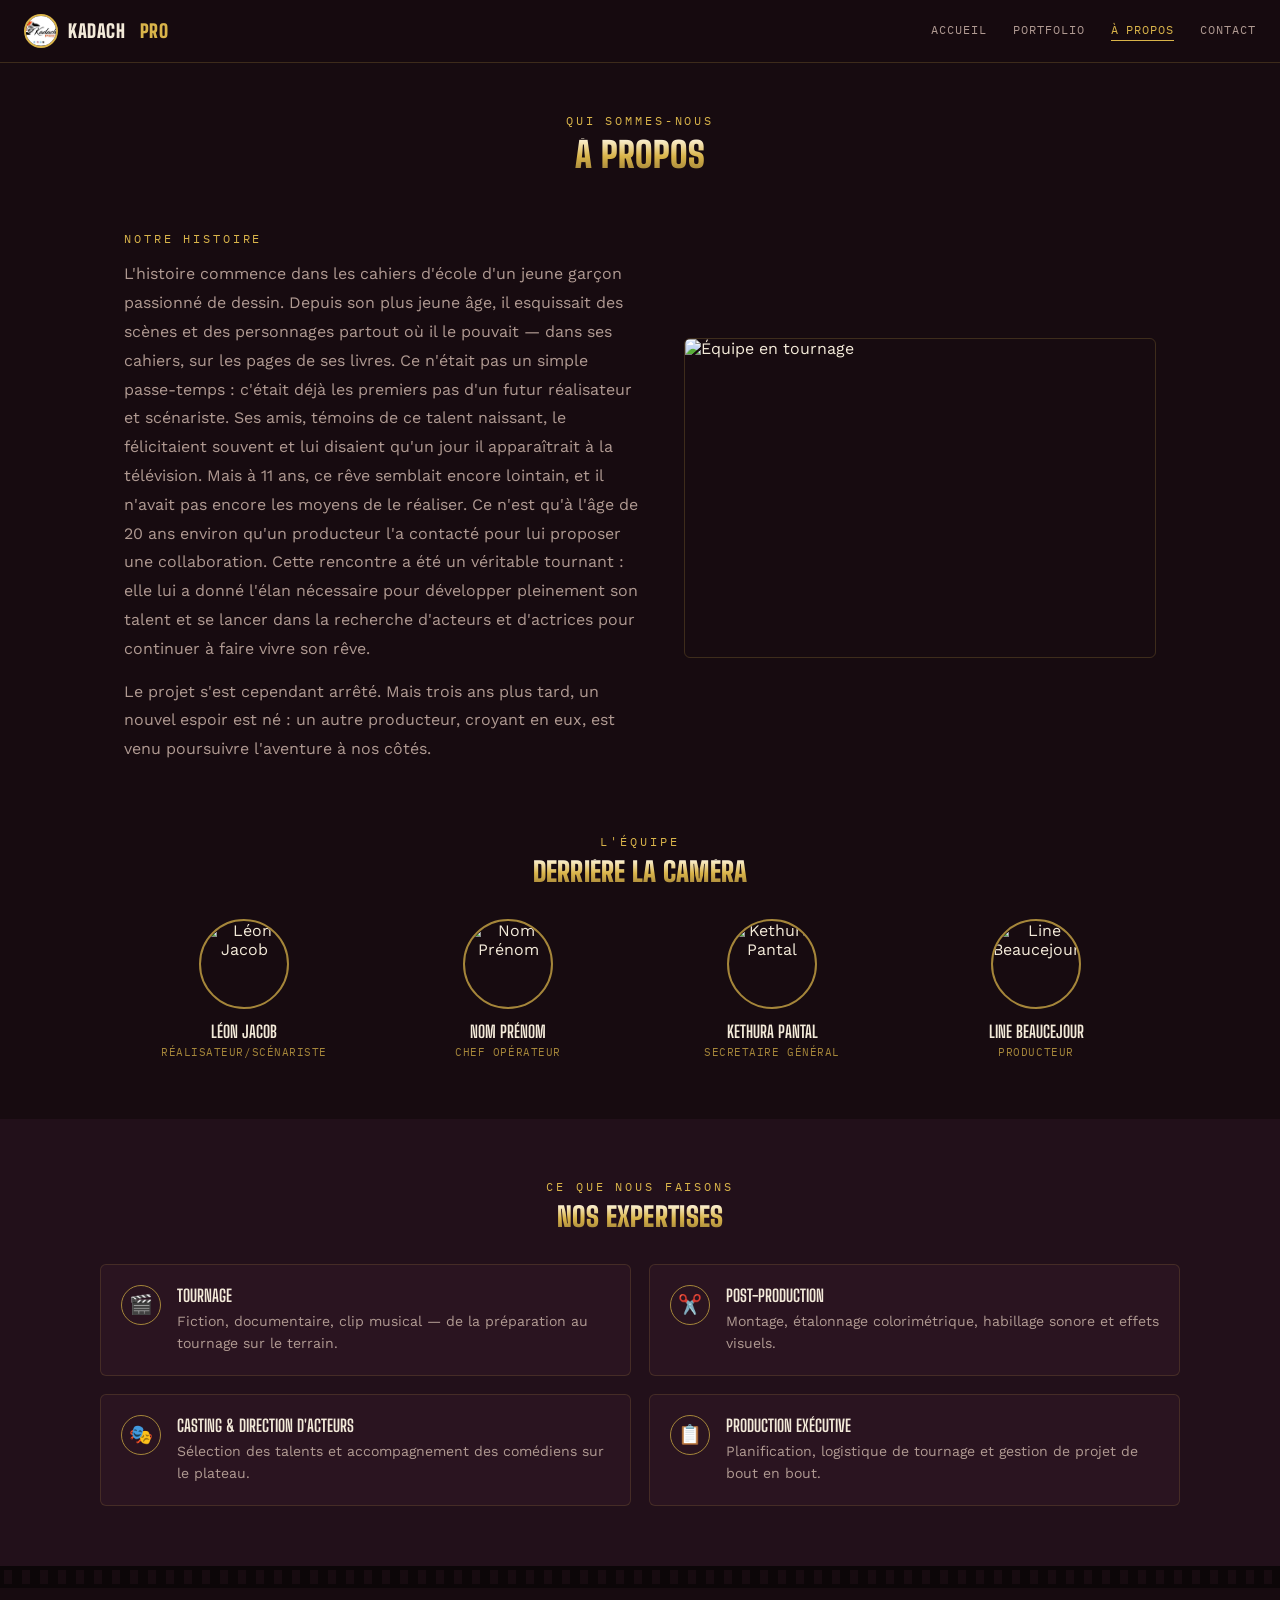
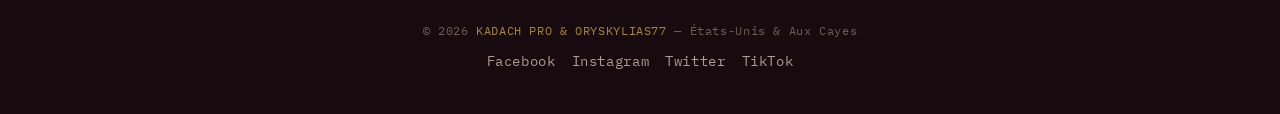
==== a-propos.html @ 1d978c2c "Update team members in a-propos.html" ====
<!DOCTYPE html>
<html lang="fr">
<head>
<meta charset="UTF-8">
<meta name="viewport" content="width=device-width, initial-scale=1.0">
<title>À propos — Kadach Pro & Oryskylias77</title>
<link rel="stylesheet" href="style.css">
<style>
  .page-head { text-align: center; padding: 50px 24px 10px; }
  .page-head p { color: var(--muted); max-width: 480px; margin: 10px auto 0; }

  .story-row {
    max-width: 1080px; margin: 0 auto;
    display: grid; grid-template-columns: 1.1fr 1fr; gap: 40px;
    padding: 50px 24px; align-items: center;
  }
  @media (max-width: 760px) { .story-row { grid-template-columns: 1fr; } }
  .story-row p { color: var(--muted); line-height: 1.8; margin-top: 14px; }
  .story-photo { border-radius: 6px; overflow: hidden; height: 320px; border: 1px solid rgba(217,180,74,0.2); }
  .story-photo img { width: 100%; height: 100%; object-fit: cover; }

  .team-section { max-width: 1080px; margin: 0 auto; padding: 20px 24px 60px; }
  .team-section .sec-title { text-align: center; margin-bottom: 34px; }
  .team-grid { display: grid; grid-template-columns: repeat(4, 1fr); gap: 24px; }
  @media (max-width: 760px) { .team-grid { grid-template-columns: repeat(2, 1fr); } }
  .team-card { text-align: center; }
  .avatar { width: 90px; height: 90px; border-radius: 50%; margin: 0 auto 12px; overflow: hidden; border: 2px solid var(--gold-dim); }
  .avatar img { width: 100%; height: 100%; object-fit: cover; }
  .team-name { font-family: 'Big Shoulders Display', sans-serif; font-weight: 700; font-size: 1.05em; text-transform: uppercase; color: var(--ivory); }
  .team-role { font-family: 'IBM Plex Mono', monospace; font-size: 0.68em; color: var(--gold-dim); text-transform: uppercase; letter-spacing: 0.05em; margin-top: 3px; }

  .expertise-section { background: var(--bg-2); padding: 60px 24px; }
  .expertise-grid { max-width: 1080px; margin: 0 auto; display: grid; grid-template-columns: repeat(2, 1fr); gap: 18px; }
  @media (max-width: 700px) { .expertise-grid { grid-template-columns: 1fr; } }
  .expertise-item {
    display: flex; gap: 16px; align-items: flex-start;
    background: var(--card); border: 1px solid rgba(217,180,74,0.15); border-radius: 6px; padding: 20px;
  }
  .expertise-icon {
    width: 40px; height: 40px; flex-shrink: 0; border-radius: 50%;
    border: 1px solid var(--gold-dim); display: flex; align-items: center; justify-content: center;
    color: var(--gold); font-size: 1.2em;
  }
  .expertise-item h4 { font-family: 'Big Shoulders Display', sans-serif; text-transform: uppercase; color: var(--ivory); font-size: 1.05em; margin-bottom: 4px; }
  .expertise-item p { color: var(--muted); font-size: 0.88em; line-height: 1.6; }
</style>
</head>
<body>

<nav class="topnav">
  <a href="index.html" class="brand">
    <img src="[data-uri]" alt="Kadach Pro">
    Kadach<span class="pro">&nbsp;Pro</span>
  </a>
  <button class="nav-toggle" id="navToggle">☰</button>
  <div class="links" id="navLinks">
    <a href="index.html">Accueil</a>
    <a href="portfolio.html">Portfolio</a>
    <a href="a-propos.html" class="active">À propos</a>
    <a href="contact.html">Contact</a>
  </div>
</nav>

<div class="page-head">
  <div class="eyebrow">Qui sommes-nous</div>
  <h1 class="marquee" style="font-size:2.2em;">À propos</h1>
</div>

<div class="story-row">
  <div>
    <div class="eyebrow" style="margin-bottom:14px;">Notre histoire</div>
    <p> L'histoire commence dans les cahiers d'école d'un jeune garçon passionné de dessin. Depuis son plus jeune âge, il esquissait des scènes et des personnages partout où il le pouvait — dans ses cahiers, sur les pages de ses livres. Ce n'était pas un simple passe-temps : c'était déjà les premiers pas d'un futur réalisateur et scénariste.

Ses amis, témoins de ce talent naissant, le félicitaient souvent et lui disaient qu'un jour il apparaîtrait à la télévision. Mais à 11 ans, ce rêve semblait encore lointain, et il n'avait pas encore les moyens de le réaliser.

Ce n'est qu'à l'âge de 20 ans environ qu'un producteur l'a contacté pour lui proposer une collaboration. Cette rencontre a été un véritable tournant : elle lui a donné l'élan nécessaire pour développer pleinement son talent et se lancer dans la recherche d'acteurs et d'actrices pour continuer à faire vivre son rêve. </p>
    <p> Le projet s'est cependant arrêté. Mais trois ans plus tard, un nouvel espoir est né : un autre producteur, croyant en eux, est venu poursuivre l'aventure à nos côtés. </p>
  </div>
  <div class="story-photo">
    <img src="https://images.unsplash.com/photo-1478720568477-152d9b164e26?w=700&q=60" alt="Équipe en tournage">
  </div>
</div>

<div class="team-section">
  <div class="sec-title">
    <div class="eyebrow">L'équipe</div>
    <h2 class="marquee" style="font-size:1.7em;">Derrière la caméra</h2>
  </div>
  <div class="team-grid" id="teamGrid"></div>
</div>

<section class="expertise-section">
  <div class="sec-title" style="text-align:center; margin-bottom:34px;">
    <div class="eyebrow">Ce que nous faisons</div>
    <h2 class="marquee" style="font-size:1.7em;">Nos expertises</h2>
  </div>
  <div class="expertise-grid">
    <div class="expertise-item">
      <div class="expertise-icon">🎬</div>
      <div><h4>Tournage</h4><p>Fiction, documentaire, clip musical — de la préparation au tournage sur le terrain.</p></div>
    </div>
    <div class="expertise-item">
      <div class="expertise-icon">✂️</div>
      <div><h4>Post-production</h4><p>Montage, étalonnage colorimétrique, habillage sonore et effets visuels.</p></div>
    </div>
    <div class="expertise-item">
      <div class="expertise-icon">🎭</div>
      <div><h4>Casting & direction d'acteurs</h4><p>Sélection des talents et accompagnement des comédiens sur le plateau.</p></div>
    </div>
    <div class="expertise-item">
      <div class="expertise-icon">📋</div>
      <div><h4>Production exécutive</h4><p>Planification, logistique de tournage et gestion de projet de bout en bout.</p></div>
    </div>
  </div>
</section>

<div class="filmstrip"></div>

<footer class="credits">
  © 2026 <span class="prod-names">KADACH PRO &amp; ORYSKYLIAS77</span> — États-Unis & Aux Cayes
  <div class="social">
    <a href="#">Facebook</a><a href="#">Instagram</a><a href="#">Twitter</a><a href="#">TikTok</a>
  </div>
</footer>

<script>
  const navToggle = document.getElementById('navToggle');
  const navLinks = document.getElementById('navLinks');
  navToggle.addEventListener('click', () => navLinks.classList.toggle('open'));

  // Remplacez par les vrais membres de l'équipe
  const team = [
    { name: 'Léon Jacob', role: 'Réalisateur/Scénariste',img: 'https://i.postimg.cc/tgkKGhsy/IMG-20260721-WA0013.jpg' },
    { name: 'Nom Prénom', role: 'Chef opérateur', img: 'https://images.unsplash.com/photo-1519085360753-af0119f7cbe7?w=200&q=60' },
    { name: 'Kethura Pantal', role: 'Secretaire général', img: 'https://images.unsplash.com/photo-1531123897727-8f129e1688ce?w=200&q=60' },
    { name: 'Line Beaucejour', role: 'Producteur', img: 'https://images.unsplash.com/photo-1544005313-94ddf0286df2?w=200&q=60' }
  ];
  document.getElementById('teamGrid').innerHTML = team.map(m => `
    <div class="team-card">
      <div class="avatar"><img src="${m.img}" alt="${m.name}"></div>
      <div class="team-name">${m.name}</div>
      <div class="team-role">${m.role}</div>
    </div>
  `).join('');
</script>
</body>
</html>
---- style.css ----
@import url('https://fonts.googleapis.com/css2?family=Big+Shoulders+Display:wght@600;700;900&family=IBM+Plex+Mono:wght@400;500;600&family=Work+Sans:wght@400;500;600;700&display=swap');

:root{
  --bg: #170b10;
  --bg-2: #22101a;
  --card: #2a1420;
  --curtain: #7d1f3a;
  --gold: #d9b44a;
  --gold-dim: #a5863a;
  --ivory: #f3ead9;
  --muted: #b09a92;
  --film-black: #0c0608;
}
* { box-sizing: border-box; margin: 0; padding: 0; }
html { scroll-behavior: smooth; }
body {
  font-family: 'Work Sans', sans-serif;
  background: var(--bg);
  color: var(--ivory);
  min-height: 100vh;
  -webkit-font-smoothing: antialiased;
}
a { color: inherit; text-decoration: none; }

/* ===== Bande de film (séparateur signature) ===== */
.filmstrip {
  height: 22px;
  background: var(--film-black);
  position: relative;
  overflow: hidden;
}
.filmstrip::before, .filmstrip::after {
  content: '';
  position: absolute;
  top: 4px; left: 0; right: 0; height: 14px;
  background-image: repeating-linear-gradient(90deg, transparent 0 4px, var(--bg) 4px 12px, transparent 12px 18px);
}
.filmstrip::after { top: auto; bottom: 4px; }

/* ===== Navigation ===== */
nav.topnav {
  position: sticky; top: 0; z-index: 50;
  display: flex; align-items: center; justify-content: space-between;
  padding: 14px 24px;
  background: rgba(23,11,16,0.9);
  backdrop-filter: blur(8px);
  border-bottom: 1px solid rgba(217,180,74,0.2);
}
nav.topnav .brand {
  display: flex; align-items: center; gap: 10px;
  font-family: 'Big Shoulders Display', sans-serif;
  font-weight: 900;
  letter-spacing: 0.03em;
  font-size: 1.15em;
  color: var(--ivory);
  text-transform: uppercase;
}
nav.topnav .brand img { width: 34px; height: 34px; border-radius: 50%; border: 2px solid var(--gold); }
nav.topnav .brand span.pro { color: var(--gold); }
nav.topnav .links { display: flex; gap: 26px; }
nav.topnav .links a {
  font-family: 'IBM Plex Mono', monospace;
  font-size: 0.75em;
  letter-spacing: 0.08em;
  text-transform: uppercase;
  color: var(--muted);
  padding-bottom: 3px;
  border-bottom: 1px solid transparent;
  transition: color 0.2s, border-color 0.2s;
}
nav.topnav .links a:hover, nav.topnav .links a.active { color: var(--gold); border-color: var(--gold); }
.nav-toggle { display: none; background: none; border: 1px solid var(--gold-dim); color: var(--gold); padding: 7px 10px; border-radius: 4px; font-size: 1em; }

@media (max-width: 720px) {
  nav.topnav .links {
    position: absolute; top: 100%; left: 0; right: 0;
    flex-direction: column; gap: 0;
    background: var(--bg-2);
    border-bottom: 1px solid rgba(217,180,74,0.2);
    max-height: 0; overflow: hidden;
    transition: max-height 0.25s ease;
  }
  nav.topnav .links.open { max-height: 300px; }
  nav.topnav .links a { padding: 14px 24px; border-bottom: 1px solid rgba(255,255,255,0.05); }
  .nav-toggle { display: inline-block; }
}

/* ===== Eyebrow / titres marquee ===== */
.eyebrow {
  font-family: 'IBM Plex Mono', monospace;
  letter-spacing: 0.25em;
  font-size: 0.72em;
  color: var(--gold);
  text-transform: uppercase;
  margin-bottom: 10px;
}
h1.marquee, h2.marquee {
  font-family: 'Big Shoulders Display', sans-serif;
  font-weight: 900;
  line-height: 0.95;
  letter-spacing: 0.01em;
  text-transform: uppercase;
  background: linear-gradient(180deg, #fff6df 0%, var(--gold) 55%, var(--gold-dim) 100%);
  -webkit-background-clip: text;
  -webkit-text-fill-color: transparent;
}
h1.marquee { font-size: clamp(2.2em, 8vw, 3.2em); }
h2.marquee { font-size: clamp(1.6em, 5vw, 2.2em); }

.section { max-width: 1080px; margin: 0 auto; padding: 60px 24px; }
.section-tight { padding: 40px 24px; }

.btn {
  display: inline-flex; align-items: center; gap: 8px;
  padding: 14px 26px;
  border-radius: 5px;
  font-family: 'Big Shoulders Display', sans-serif;
  font-weight: 700;
  letter-spacing: 0.04em;
  text-transform: uppercase;
  font-size: 1.05em;
  cursor: pointer;
  border: none;
  transition: transform 0.15s ease, box-shadow 0.15s ease;
}
.btn-gold {
  background: linear-gradient(180deg, #ecc866, var(--gold-dim));
  color: #24140a;
  box-shadow: 0 6px 16px rgba(217,180,74,0.25);
}
.btn-gold:hover { transform: translateY(-1px); box-shadow: 0 8px 20px rgba(217,180,74,0.35); }
.btn-outline {
  background: transparent;
  color: var(--gold);
  border: 1px solid var(--gold-dim);
}
.btn-outline:hover { border-color: var(--gold); }

/* ===== Footer ===== */
footer.credits {
  text-align: center;
  padding: 34px 20px 44px;
  color: #6e5c55;
  font-size: 0.78em;
  font-family: 'IBM Plex Mono', monospace;
  letter-spacing: 0.05em;
}
footer.credits .prod-names { color: var(--gold-dim); }
footer.credits .social { margin-top: 14px; display: flex; justify-content: center; gap: 16px; }
footer.credits .social a { color: var(--muted); font-size: 1.1em; }
footer.credits .social a:hover { color: var(--gold); }

/* ===== Messages de formulaire ===== */
.msg {
  text-align: center;
  padding: 12px 14px;
  border-radius: 6px;
  margin-bottom: 18px;
  font-size: 0.88em;
  border: 1px solid;
}
.msg.success { background: rgba(217,180,74,0.12); border-color: var(--gold); color: var(--gold); }
.msg.error { background: rgba(215,80,80,0.12); border-color: #d75050; color: #e8a0a0; }

label {
  display: block;
  font-family: 'IBM Plex Mono', monospace;
  font-size: 0.72em;
  letter-spacing: 0.1em;
  text-transform: uppercase;
  color: var(--gold-dim);
  margin-bottom: 7px;
}
input, select, textarea {
  width: 100%;
  padding: 12px 13px;
  border-radius: 5px;
  border: 1px solid rgba(243,234,217,0.18);
  background: rgba(12,6,8,0.55);
  color: var(--ivory);
  font-family: 'Work Sans', sans-serif;
  font-size: 1em;
}
input::placeholder, textarea::placeholder { color: #7a6a63; }
input:focus, select:focus, textarea:focus {
  outline: none;
  border-color: var(--gold);
  box-shadow: 0 0 0 3px rgba(217,180,74,0.15);
}
textarea { resize: vertical; min-height: 90px; }
.field { margin-bottom: 18px; }
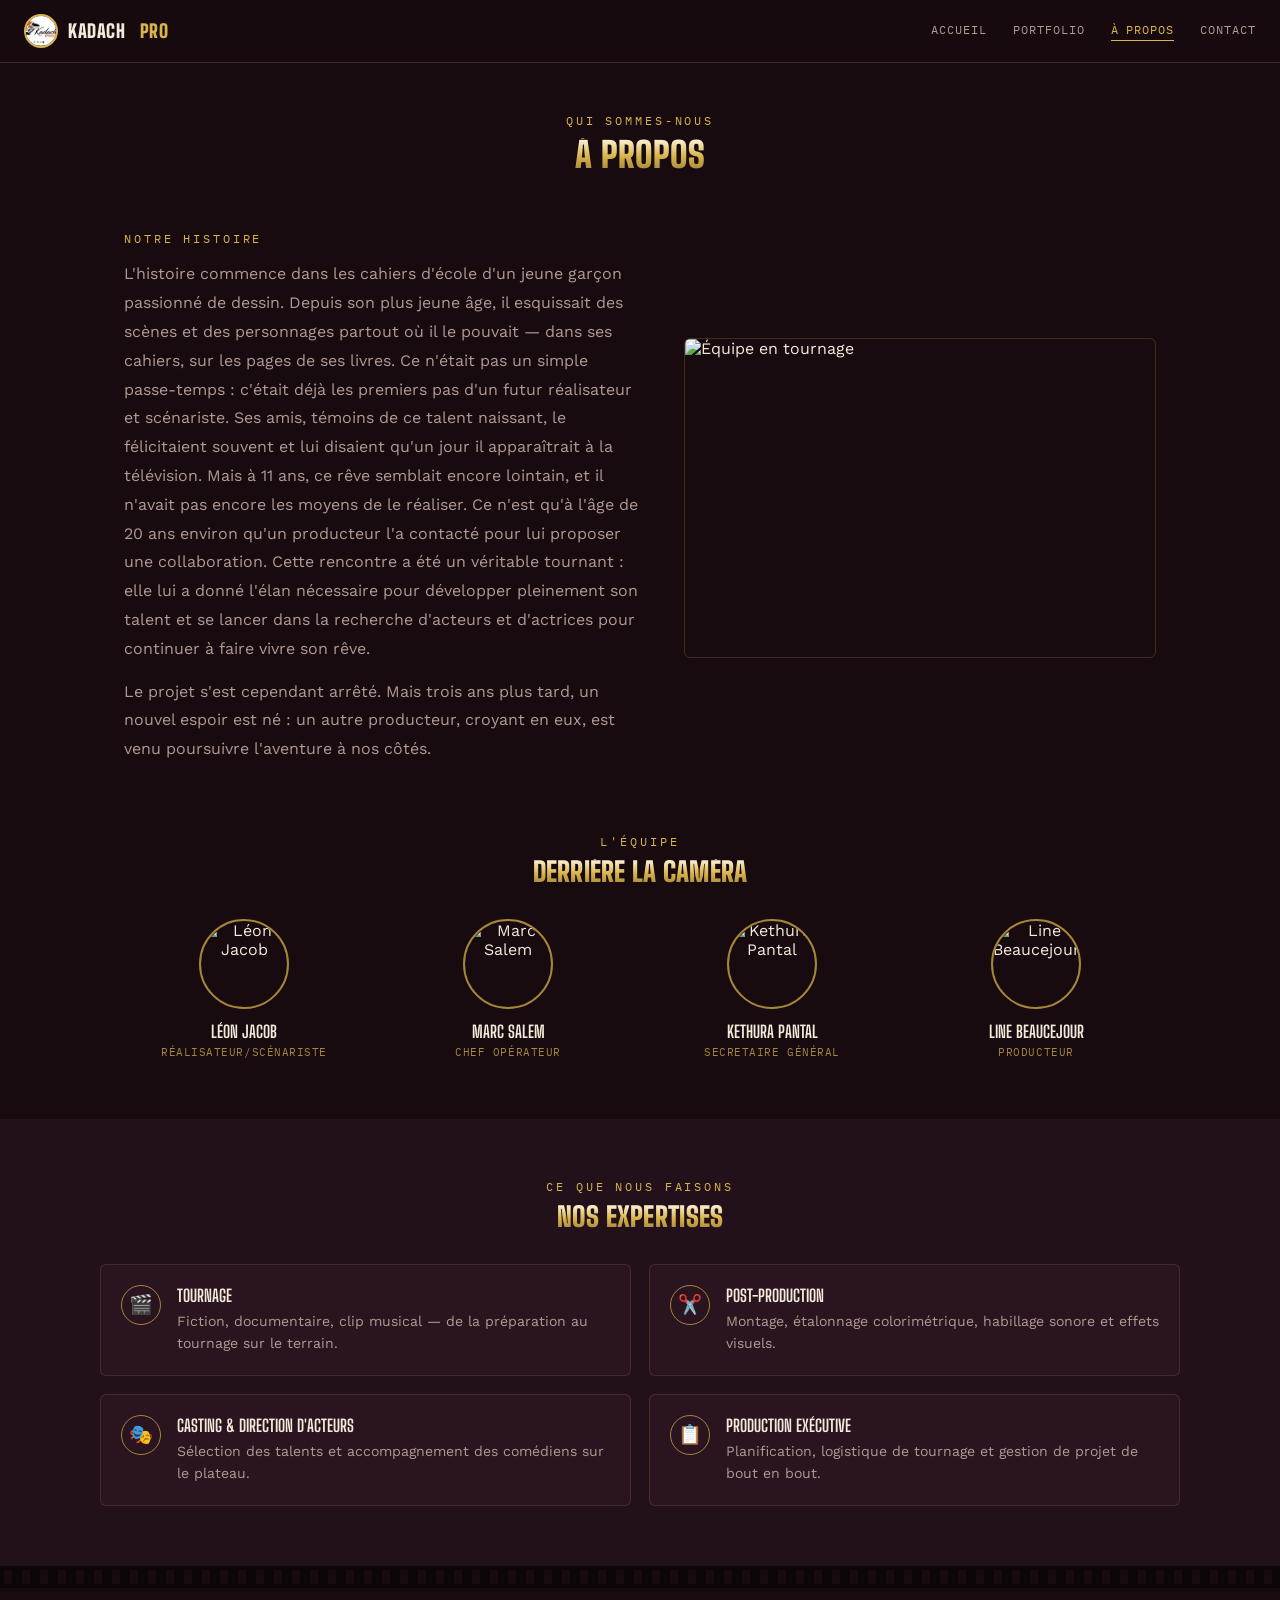
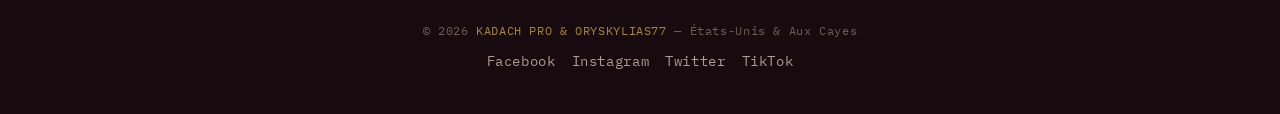
==== commit e9b75c57: "Update team member details in a-propos.html" ====
--- a/a-propos.html
+++ b/a-propos.html
@@ -130,9 +130,9 @@
 
   // Remplacez par les vrais membres de l'équipe
   const team = [
-    { name: 'Léon Jacob', role: 'Réalisateur/Scénariste',img: 'https://i.postimg.cc/tgkKGhsy/IMG-20260721-WA0013.jpg' },
-    { name: 'Nom Prénom', role: 'Chef opérateur', img: 'https://images.unsplash.com/photo-1519085360753-af0119f7cbe7?w=200&q=60' },
-    { name: 'Kethura Pantal', role: 'Secretaire général', img: 'https://images.unsplash.com/photo-1531123897727-8f129e1688ce?w=200&q=60' },
+    { name: 'Léon Jacob', role: 'Réalisateur/Scénariste',img: 'https://i.postimg.cc/02fpPGTX/1000000917-removebg-preview.png' },
+    { name: 'Marc Salem', role: 'Chef opérateur', img: 'https://images.unsplash.com/photo-1519085360753-af0119f7cbe7?w=200&q=60' },
+    { name: 'Kethura Pantal', role: 'Secretaire général', img: 'https://i.postimg.cc/gJWQNT58/IMG-20260722-WA0001.jpg' },
     { name: 'Line Beaucejour', role: 'Producteur', img: 'https://images.unsplash.com/photo-1544005313-94ddf0286df2?w=200&q=60' }
   ];
   document.getElementById('teamGrid').innerHTML = team.map(m => `
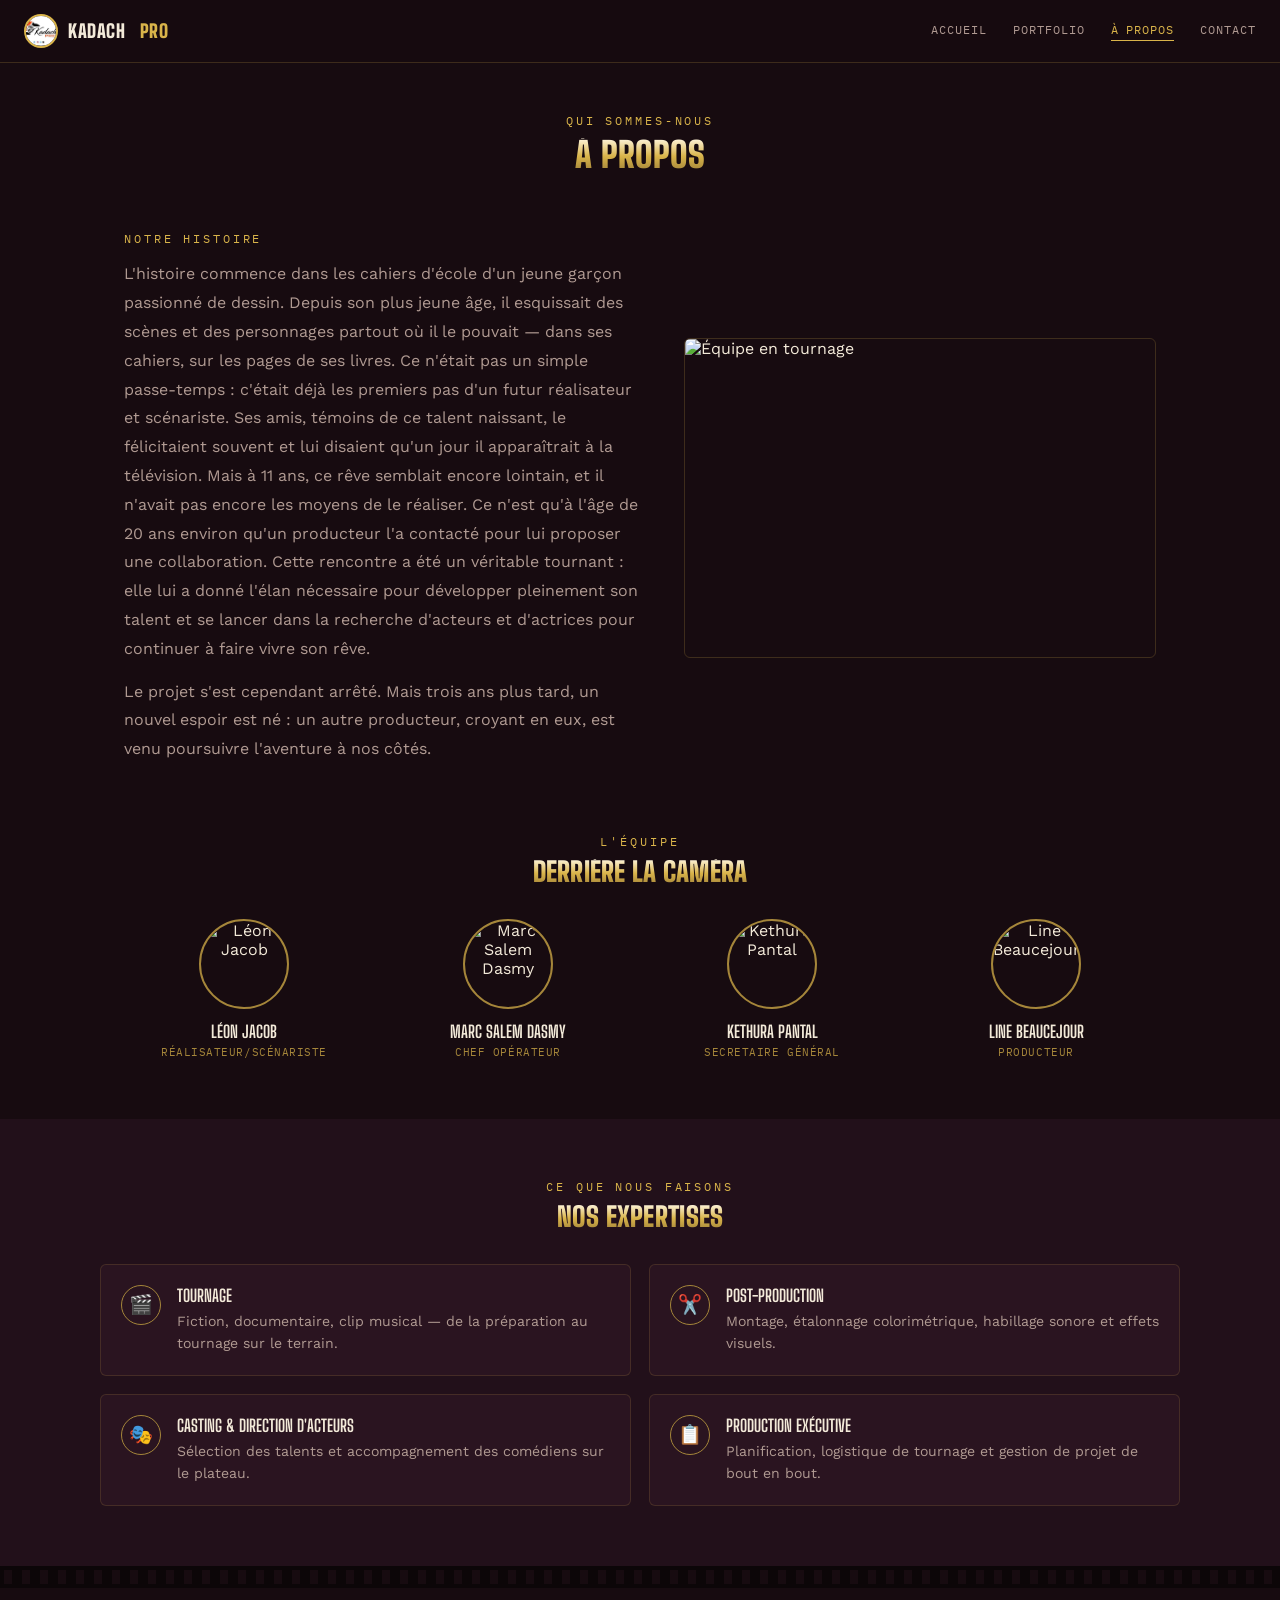
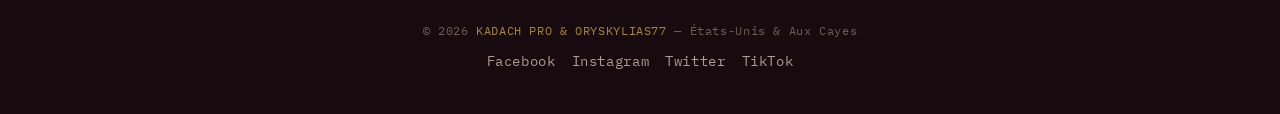
==== commit 1df0a2d8: "Update team member details in a-propos.html" ====
--- a/a-propos.html
+++ b/a-propos.html
@@ -131,7 +131,7 @@
   // Remplacez par les vrais membres de l'équipe
   const team = [
     { name: 'Léon Jacob', role: 'Réalisateur/Scénariste',img: 'https://i.postimg.cc/02fpPGTX/1000000917-removebg-preview.png' },
-    { name: 'Marc Salem', role: 'Chef opérateur', img: 'https://images.unsplash.com/photo-1519085360753-af0119f7cbe7?w=200&q=60' },
+    { name: 'Marc Salem Dasmy', role: 'Chef opérateur', img: 'https://i.postimg.cc/fyZWjF8J/IMG-20260723-WA0002.jpg' },
     { name: 'Kethura Pantal', role: 'Secretaire général', img: 'https://i.postimg.cc/gJWQNT58/IMG-20260722-WA0001.jpg' },
     { name: 'Line Beaucejour', role: 'Producteur', img: 'https://images.unsplash.com/photo-1544005313-94ddf0286df2?w=200&q=60' }
   ];
